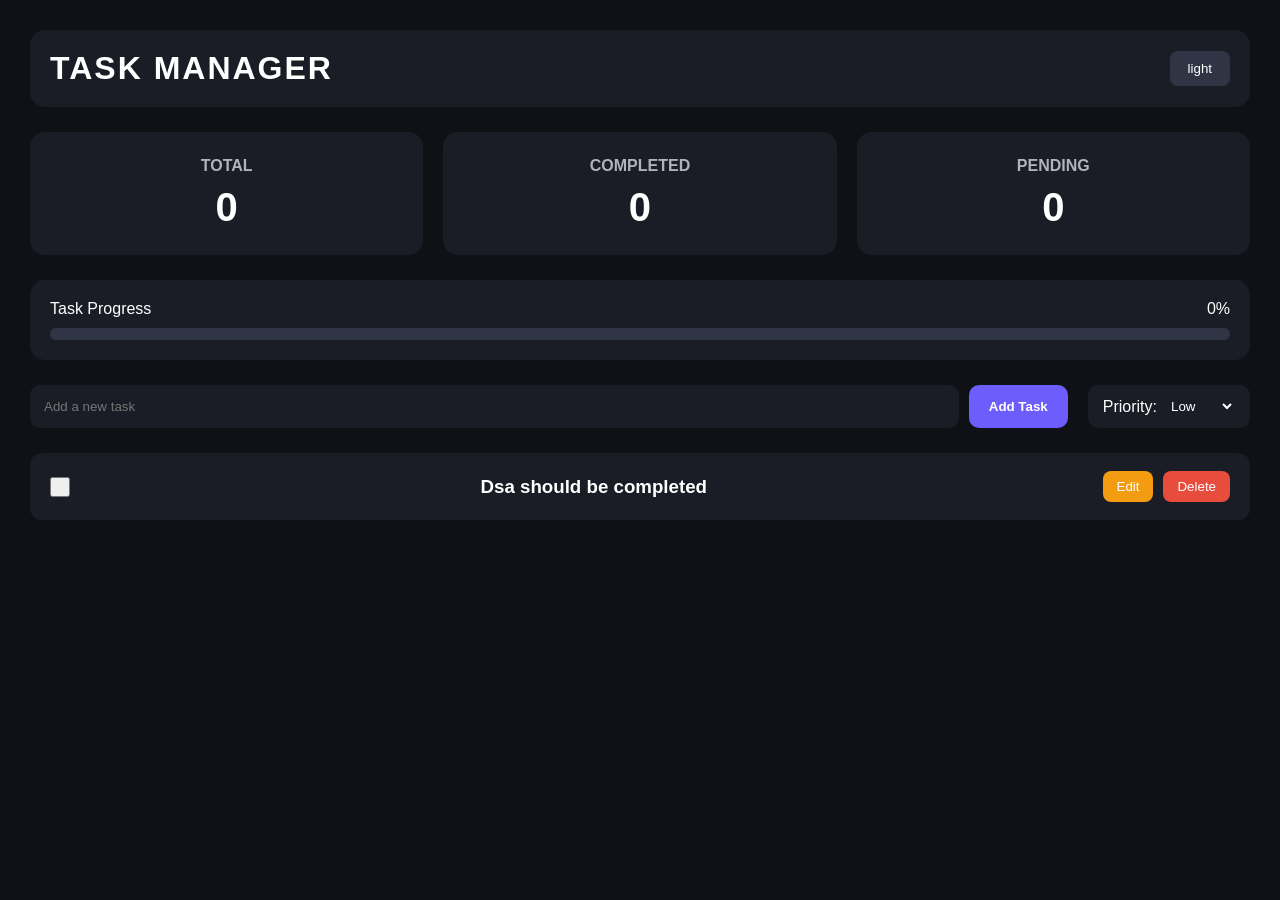
==== projects/task manager/index.html @ 7c3c3749 "Add initial HTML, CSS, and JavaScript files for task manager application" ====
<!doctype html>
<html lang="en">
  <head>
    <meta charset="UTF-8" />
    <meta name="viewport" content="width=device-width, initial-scale=1.0" />
    <title>Task Manager DOM Practice</title>
    <link rel="stylesheet" href="style.css" />
  </head>
  <body>
    <div class="heading">
      <h1>TASK MANAGER</h1>
      <button id="theme-toggle">light</button>
    </div>
    <div class="trackers">
      <div class="total">
        <h1>TOTAL</h1>
        <h1 id="total-tasks">0</h1>
      </div>
      <div class="completed">
        <h1>COMPLETED</h1>
        <h1 id="completed-tasks">0</h1>
      </div>
      <div class="pending">
        <h1>PENDING</h1>
        <h1 id="pending-tasks">0</h1>
      </div>
    </div>
    <div class="progress-container">
    <div class="progress-header">
        <span>Task Progress</span>
        <span id="progress-percent">0%</span>
    </div>

    <div class="progress-track">
        <div class="progress-fill" id="progress-fill"></div>
    </div>
</div>
    <div class="tasks">
      <div class="add-task">
        <input type="text" id="task-input" placeholder="Add a new task" />
        <button id="add-task-button">Add Task</button>
      </div>
      <div class="priority">
        <label for="priority-select">Priority:</label>
        <select id="priority-select">
          <option value="low">Low</option>
          <option value="medium">Medium</option>
          <option value="high">High</option>
        </select>
      </div>
    </div>
    <div class="task-list-container">
      <div class="task-list">
        <button id="complete-toggle"></button>
        <h3>Dsa should be completed</h3>
        <div class="task-actions">
          <button class="edit-button">Edit</button>
          <button class="delete-button">Delete</button>
        </div>
      </div>
    </div>
  </body>
</html>
---- projects/task manager/style.css ----
* {
  margin: 0;
  padding: 0;
  box-sizing: border-box;
  font-family: Arial, Helvetica, sans-serif;
}

body {
  background-color: #0f1117;
  color: white;
  min-height: 100vh;
  padding: 30px;
}

/* body.dark-theme {
    background: #0f1117;
    color: white;
}

body.light-theme {
    background: white;
    color: black;
} */

.heading {
  display: flex;
  justify-content: space-between;
  align-items: center;
  background-color: #1a1d26;
  padding: 20px;
  border-radius: 15px;
  margin-bottom: 25px;
}

.heading h1 {
  font-size: 2rem;
  letter-spacing: 2px;
}

#theme-toggle {
  padding: 10px 18px;
  border: none;
  border-radius: 8px;
  background-color: #2f3545;
  color: white;
  cursor: pointer;
}

.trackers {
  display: flex;
  gap: 20px;
  margin-bottom: 25px;
}

.total,
.completed,
.pending {
  flex: 1;
  background-color: #1a1d26;
  border-radius: 15px;
  padding: 25px;
  text-align: center;
}

.total h1:first-child,
.completed h1:first-child,
.pending h1:first-child {
  font-size: 1rem;
  color: #b0b3bb;
  margin-bottom: 10px;
}

#total-tasks,
#completed-tasks,
#pending-tasks {
  font-size: 2.5rem;
}

.progress-container {
  margin-bottom: 25px;
  background-color: #1a1d26;
  padding: 20px;
  border-radius: 15px;
}

.progress-header {
  display: flex;
  justify-content: space-between;
  margin-bottom: 10px;
}

.progress-track {
  width: 100%;
  height: 12px;
  background-color: #2f3545;
  border-radius: 20px;
  overflow: hidden;
}

.progress-fill {
  width: 0%;
  height: 100%;
  background-color: #6d5dfc;
  border-radius: 20px;
  transition: width 0.4s ease;
}

.tasks {
  display: flex;
  justify-content: space-between;
  gap: 20px;
  margin-bottom: 25px;
}

.add-task {
  flex: 1;
  display: flex;
  gap: 10px;
}

#task-input {
  flex: 1;
  padding: 14px;
  border: none;
  border-radius: 10px;
  background-color: #1a1d26;
  color: white;
  outline: none;
}

/* #task-input::placeholder{
color: #888;
} */

#add-task-button {
  padding: 14px 20px;
  border: none;
  border-radius: 10px;
  background-color: #6d5dfc;
  color: white;
  cursor: pointer;
  font-weight: 800;
}

.priority {
  display: flex;
  align-items: center;
  gap: 10px;
  background-color: #1a1d26;
  padding: 0 15px;
  border-radius: 10px;
}

#priority-select {
  background: transparent;
  color: white;
  border: none;
  outline: none;
}

.task-list-container {
  margin-top: 20px;
}

.task-list {
  display: flex;
  justify-content: space-between;
  align-items: center;
  background-color: #1a1d26;
  padding: 18px 20px;
  border-radius: 12px;
  margin-bottom: 15px;
}

.task-list:hover {
  background-color: #1a1d264d;
}

.task-list h3 {
  margin-left: 15px;
}

.task-actions {
  display: flex;
  gap: 10px;
}

.edit-button {
  background-color: #f39c12;
  border: none;
  color: white;
  padding: 8px 14px;
  border-radius: 8px;
  cursor: pointer;
}

.delete-button {
  background-color: #e74c3c;
  border: none;
  color: white;
  padding: 8px 14px;
  border-radius: 8px;
  cursor: pointer;
}

#complete-toggle {
  width: 20px;
  height: 20px;
  cursor: pointer;
}
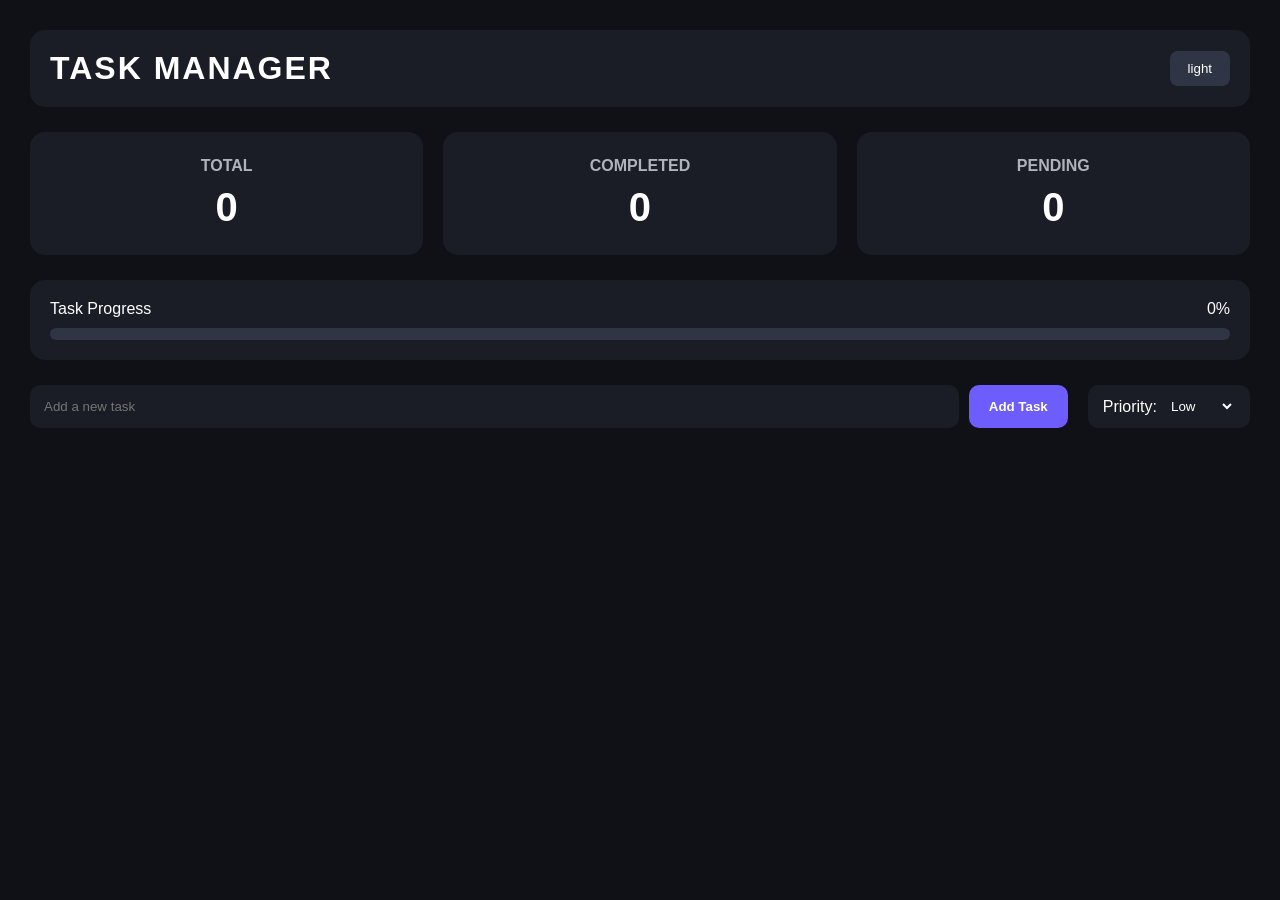
==== commit f7b3b3fb: "Refactor task list functionality and update styles for task completion toggle" ====
--- a/projects/task manager/index.html
+++ b/projects/task manager/index.html
@@ -26,15 +26,15 @@
       </div>
     </div>
     <div class="progress-container">
-    <div class="progress-header">
+      <div class="progress-header">
         <span>Task Progress</span>
         <span id="progress-percent">0%</span>
+      </div>
+
+      <div class="progress-track">
+        <div class="progress-fill" id="progress-fill"></div>
+      </div>
     </div>
-
-    <div class="progress-track">
-        <div class="progress-fill" id="progress-fill"></div>
-    </div>
-</div>
     <div class="tasks">
       <div class="add-task">
         <input type="text" id="task-input" placeholder="Add a new task" />
@@ -50,14 +50,15 @@
       </div>
     </div>
     <div class="task-list-container">
-      <div class="task-list">
-        <button id="complete-toggle"></button>
+      <!-- <div class="task-list">
+        <button class="complete-toggle"></button>
         <h3>Dsa should be completed</h3>
         <div class="task-actions">
           <button class="edit-button">Edit</button>
           <button class="delete-button">Delete</button>
         </div>
-      </div>
+      </div> -->
     </div>
+    <script src="script.js"></script>
   </body>
 </html>
--- a/projects/task manager/style.css
+++ b/projects/task manager/style.css
@@ -203,7 +203,7 @@
   cursor: pointer;
 }
 
-#complete-toggle {
+.complete-toggle {
   width: 20px;
   height: 20px;
   cursor: pointer;
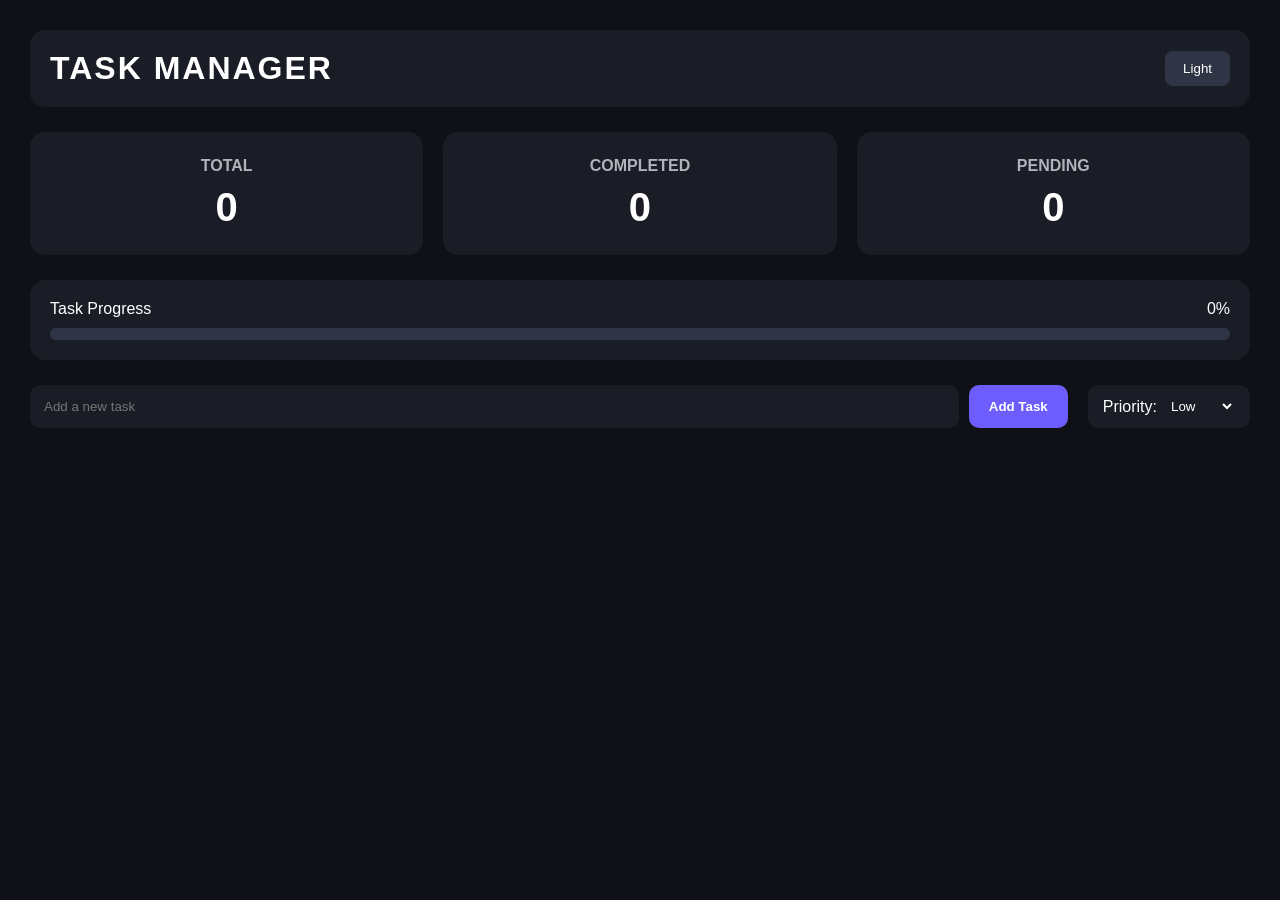
==== commit 16b25bbd: "Fix button text casing, enhance progress tracking UI, and improve light theme styles" ====
--- a/projects/task manager/index.html
+++ b/projects/task manager/index.html
@@ -9,7 +9,7 @@
   <body>
     <div class="heading">
       <h1>TASK MANAGER</h1>
-      <button id="theme-toggle">light</button>
+      <button id="theme-toggle">Light</button>
     </div>
     <div class="trackers">
       <div class="total">
@@ -27,12 +27,12 @@
     </div>
     <div class="progress-container">
       <div class="progress-header">
-        <span>Task Progress</span>
+        <span id="task-progress">Task Progress</span>
         <span id="progress-percent">0%</span>
       </div>
 
       <div class="progress-track">
-        <div class="progress-fill" id="progress-fill"></div>
+        <div class="progress-fill"></div>
       </div>
     </div>
     <div class="tasks">
@@ -43,9 +43,9 @@
       <div class="priority">
         <label for="priority-select">Priority:</label>
         <select id="priority-select">
-          <option value="low">Low</option>
-          <option value="medium">Medium</option>
-          <option value="high">High</option>
+          <option class = "low" value="low">Low</option>
+          <option class = "medium" value="medium">Medium</option>
+          <option class = "high" value="high">High</option>
         </select>
       </div>
     </div>
--- a/projects/task manager/style.css
+++ b/projects/task manager/style.css
@@ -11,16 +11,6 @@
   min-height: 100vh;
   padding: 30px;
 }
-
-/* body.dark-theme {
-    background: #0f1117;
-    color: white;
-}
-
-body.light-theme {
-    background: white;
-    color: black;
-} */
 
 .heading {
   display: flex;
@@ -128,10 +118,6 @@
   outline: none;
 }
 
-/* #task-input::placeholder{
-color: #888;
-} */
-
 #add-task-button {
   padding: 14px 20px;
   border: none;
@@ -208,3 +194,97 @@
   height: 20px;
   cursor: pointer;
 }
+
+.completed-task{
+   background-color: green !important;
+}
+
+.completed-task h3{
+  text-decoration: line-through;
+}
+
+.low{
+  border: 5px solid green;
+}
+
+.medium {
+  border: 5px solid #3B82F6;
+}
+
+.high{
+  border: 5px solid red;
+}
+
+body.light-theme {
+  background-color: #f4f6fb;
+  color: #1a1d26;
+}
+
+body.light-theme .heading,
+body.light-theme .total,
+body.light-theme .completed,
+body.light-theme .pending,
+body.light-theme .progress-container,
+body.light-theme .task-list,
+body.light-theme .priority,
+body.light-theme .task-list-container {
+  background-color: #ffffff;
+  color: #1a1d26;
+  box-shadow: 0 4px 15px rgba(0, 0, 0, 0.08);
+}
+
+body.light-theme #theme-toggle {
+  background-color: #e9ecf5;
+  color: #1a1d26;
+}
+
+body.light-theme #task-input {
+  background-color: #f1f3f8;
+  color: #1a1d26;
+}
+
+body.light-theme #task-input::placeholder {
+  color: #777;
+}
+
+body.light-theme .progress-track {
+  background-color: #e0e4ef;
+}
+
+body.light-theme .progress-fill {
+  background-color: #6d5dfc;
+}
+
+body.light-theme #add-task-button {
+  background-color: #6d5dfc;
+  color: white;
+}
+
+body.light-theme .task-list:hover {
+  background-color: #f0f3fa;
+}
+
+body.light-theme #priority-select {
+  color: #1a1d26;
+}
+
+body.light-theme .completed-task {
+  background-color: #d1f7d6 !important;
+}
+
+body.light-theme .completed-task h3 {
+  text-decoration: line-through;
+  color: #2e7d32;
+}
+
+body.light-theme .low {
+  border: 3px solid #22c55e;
+}
+
+body.light-theme .medium {
+  border: 3px solid #3b82f6;
+}
+
+body.light-theme .high {
+  border: 3px solid #ef4444;
+}
